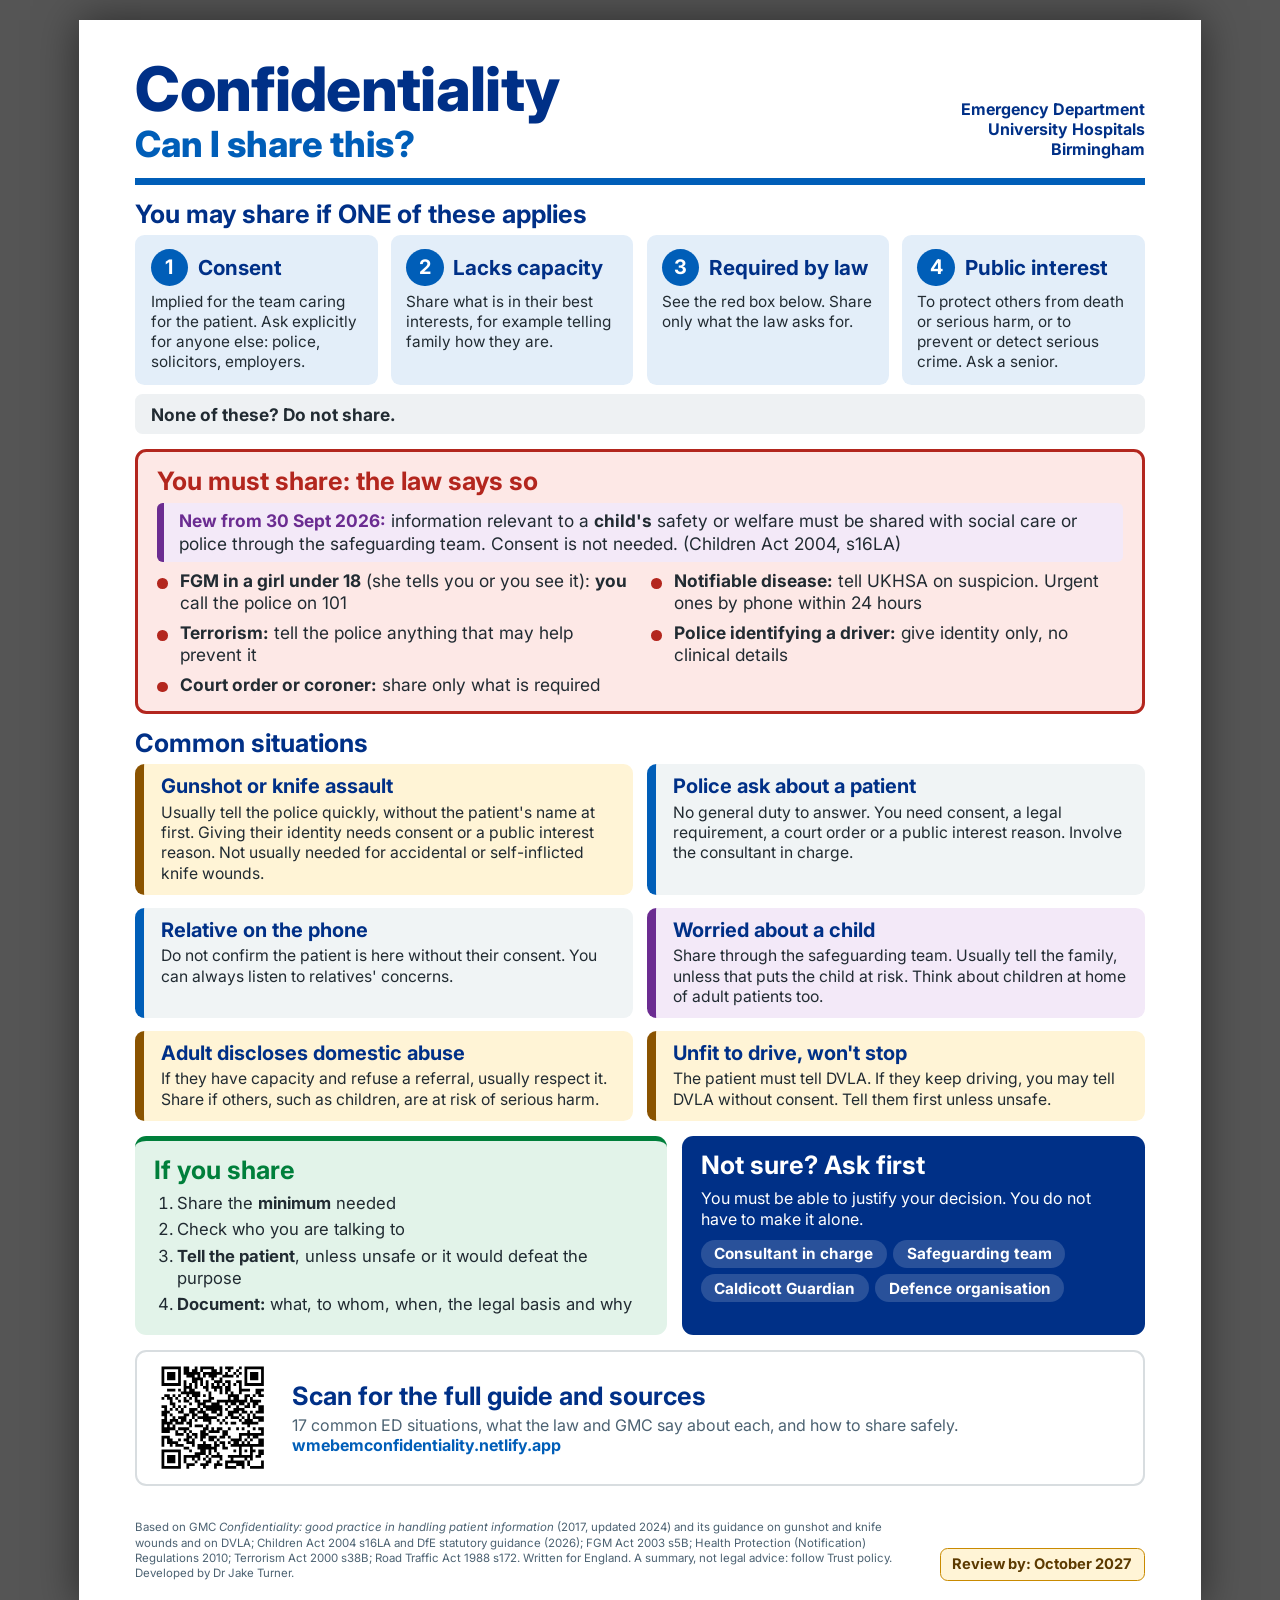
==== poster/index.html @ e7bed502 "Rewrite confidentiality tool and add A3 poster Adds the Children Act 2004 s16LA duty to share (in fo" ====
<!DOCTYPE html>
<html lang="en-GB">
<head>
<meta charset="UTF-8">
<meta name="viewport" content="width=device-width, initial-scale=1.0">
<title>Confidentiality: A3 poster</title>
<link href="https://fonts.googleapis.com/css2?family=Inter:wght@400;600;700;800&display=swap" rel="stylesheet">
<style>
:root { --blue:#005eb8; --dark-blue:#003087; --text:#212b32; --muted:#4c6272; --line:#d8dde0; --must:#b3261e; --must-bg:#fde8e6; --may:#8a5300; --may-bg:#fff4d6; --ok:#007f3b; --ok-bg:#e2f3e9; --new:#6b2c91; --new-bg:#f3e9f8; }
* { box-sizing:border-box; -webkit-print-color-adjust:exact !important; print-color-adjust:exact !important; }
html,body { margin:0; padding:0; }
body { font-family:'Inter',Arial,sans-serif; color:var(--text); background:#555; }
.poster { width:297mm; height:420mm; margin:0 auto; background:#fff; padding:10mm 15mm 7mm; display:flex; flex-direction:column; gap:4mm; overflow:hidden; }
header { display:flex; align-items:flex-end; gap:8mm; border-bottom:2mm solid var(--blue); padding-bottom:4mm; }
header h1 { flex:1; margin:0; font-size:46pt; line-height:1.02; color:var(--dark-blue); font-weight:800; letter-spacing:-0.5pt; }
header h1 span { display:block; font-size:27pt; color:var(--blue); font-weight:800; letter-spacing:0; margin-top:1.5mm; }
.org { flex:none; text-align:right; font-size:12pt; font-weight:700; color:var(--dark-blue); line-height:1.25; padding-bottom:1mm; }
h2.sec { margin:0 0 2mm; font-size:19pt; color:var(--dark-blue); line-height:1.1; }
.four { display:grid; grid-template-columns:repeat(4,1fr); gap:3.5mm; }
.four div { background:#e3eef9; border-radius:2.5mm; padding:3.5mm 4mm; }
.four b { display:flex; align-items:center; gap:2.5mm; font-size:15.5pt; color:var(--dark-blue); line-height:1.12; margin-bottom:1.5mm; }
.four b i { font-style:normal; flex:none; width:10mm; height:10mm; border-radius:50%; background:var(--blue); color:#fff; display:flex; align-items:center; justify-content:center; font-size:15pt; }
.four p { margin:0; font-size:11.5pt; line-height:1.3; color:var(--text); }
.none { margin:2.5mm 0 0; background:#eef1f3; border-radius:2mm; padding:2.5mm 4mm; font-size:13pt; font-weight:700; color:var(--text); }
.must { border:1mm solid var(--must); border-radius:3mm; padding:4mm 5mm; background:var(--must-bg); }
.must h2 { color:var(--must); }
.must ul { margin:0; padding:0; list-style:none; display:grid; grid-template-columns:1fr 1fr; gap:2mm 6mm; }
.must li { font-size:13pt; line-height:1.28; padding-left:6mm; position:relative; }
.must li::before { content:""; position:absolute; left:0; top:2.2mm; width:2.8mm; height:2.8mm; background:var(--must); border-radius:50%; }
.must li.new { grid-column:1 / -1; background:var(--new-bg); border-left:2mm solid var(--new); border-radius:1.5mm; padding:2mm 3mm 2mm 4mm; }
.must li.new::before { display:none; }
.must li.new b.flag { color:var(--new); }
.grid { display:grid; grid-template-columns:1fr 1fr; gap:3.5mm; }
.tile { border-radius:2.5mm; padding:2.8mm 4.5mm; background:#f0f4f5; border-left:2.5mm solid var(--blue); }
.tile.may { border-left-color:var(--may); background:var(--may-bg); }
.tile.child { border-left-color:var(--new); background:var(--new-bg); }
.tile h3 { margin:0 0 1.2mm; font-size:15pt; line-height:1.15; color:var(--dark-blue); }
.tile p { margin:0; font-size:11.8pt; line-height:1.3; }
.bottom { display:grid; grid-template-columns:1.15fr 1fr; gap:4mm; }
.how { background:var(--ok-bg); border-radius:3mm; padding:4mm 5mm; border-top:1.5mm solid var(--ok); }
.how h2 { color:var(--ok); }
.how ol { margin:0; padding-left:6mm; font-size:12.5pt; line-height:1.32; }
.how li { margin:0 0 1.2mm; }
.ask { background:var(--dark-blue); color:#fff; border-radius:3mm; padding:4mm 5mm; display:flex; flex-direction:column; gap:2.5mm; }
.ask h2 { color:#fff; margin:0; }
.ask p { margin:0; font-size:12pt; line-height:1.3; }
.ask ul { margin:0; padding:0; list-style:none; display:flex; flex-wrap:wrap; gap:1.8mm; }
.ask li { background:rgba(255,255,255,.16); border-radius:10mm; padding:1.2mm 3.5mm; font-size:11.5pt; font-weight:700; }
.qrband { display:flex; align-items:center; gap:6mm; border:0.6mm solid var(--line); border-radius:3mm; padding:2.5mm 5mm; }
.qrband svg { width:30mm; height:30mm; flex:none; }
.qrband h2 { margin:0 0 1mm; font-size:19pt; color:var(--dark-blue); }
.qrband p { margin:0; font-size:12pt; line-height:1.3; color:var(--muted); }
.qrband .url { font-weight:700; color:var(--blue); }
footer { margin-top:auto; display:flex; align-items:flex-end; gap:6mm; font-size:8.6pt; color:var(--muted); line-height:1.32; }
footer div:first-child { flex:1; }
footer .review { background:#fff4d6; border:0.5mm solid #c98a00; color:#5c3a00; border-radius:2mm; padding:1.5mm 3mm; font-weight:700; font-size:11pt; white-space:nowrap; }
@media screen { body { padding:20px 0; } .poster { box-shadow:0 0 40px rgba(0,0,0,.5); } }
@media print { @page { size:A3 portrait; margin:0; } body { background:#fff; } }
</style>
</head>
<body>
<div class="poster">

<header>
  <h1>Confidentiality<span>Can I share this?</span></h1>
  <div class="org">Emergency Department<br>University Hospitals<br>Birmingham</div>
</header>

<section>
  <h2 class="sec">You may share if ONE of these applies</h2>
  <div class="four">
    <div><b><i>1</i>Consent</b><p>Implied for the team caring for the patient. Ask explicitly for anyone else: police, solicitors, employers.</p></div>
    <div><b><i>2</i>Lacks capacity</b><p>Share what is in their best interests, for example telling family how they are.</p></div>
    <div><b><i>3</i>Required by law</b><p>See the red box below. Share only what the law asks for.</p></div>
    <div><b><i>4</i>Public interest</b><p>To protect others from death or serious harm, or to prevent or detect serious crime. Ask a senior.</p></div>
  </div>
  <p class="none">None of these? Do not share.</p>
</section>

<section class="must">
  <h2 class="sec">You must share: the law says so</h2>
  <ul>
    <li class="new"><b class="flag">New from 30 Sept 2026:</b> information relevant to a <b>child's</b> safety or welfare must be shared with social care or police through the safeguarding team. Consent is not needed. <span style="white-space:nowrap">(Children Act 2004, s16LA)</span></li>
    <li><b>FGM in a girl under 18</b> (she tells you or you see it): <b>you</b> call the police on 101</li>
    <li><b>Notifiable disease:</b> tell UKHSA on suspicion. Urgent ones by phone within 24 hours</li>
    <li><b>Terrorism:</b> tell the police anything that may help prevent it</li>
    <li><b>Police identifying a driver:</b> give identity only, no clinical details</li>
    <li><b>Court order or coroner:</b> share only what is required</li>
  </ul>
</section>

<section>
  <h2 class="sec">Common situations</h2>
  <div class="grid">
    <div class="tile may"><h3>Gunshot or knife assault</h3><p>Usually tell the police quickly, without the patient's name at first. Giving their identity needs consent or a public interest reason. Not usually needed for accidental or self-inflicted knife wounds.</p></div>
    <div class="tile"><h3>Police ask about a patient</h3><p>No general duty to answer. You need consent, a legal requirement, a court order or a public interest reason. Involve the consultant in charge.</p></div>
    <div class="tile"><h3>Relative on the phone</h3><p>Do not confirm the patient is here without their consent. You can always listen to relatives' concerns.</p></div>
    <div class="tile child"><h3>Worried about a child</h3><p>Share through the safeguarding team. Usually tell the family, unless that puts the child at risk. Think about children at home of adult patients too.</p></div>
    <div class="tile may"><h3>Adult discloses domestic abuse</h3><p>If they have capacity and refuse a referral, usually respect it. Share if others, such as children, are at risk of serious harm.</p></div>
    <div class="tile may"><h3>Unfit to drive, won't stop</h3><p>The patient must tell DVLA. If they keep driving, you may tell DVLA without consent. Tell them first unless unsafe.</p></div>
  </div>
</section>

<section class="bottom">
  <div class="how">
    <h2 class="sec">If you share</h2>
    <ol>
      <li>Share the <b>minimum</b> needed</li>
      <li>Check who you are talking to</li>
      <li><b>Tell the patient</b>, unless unsafe or it would defeat the purpose</li>
      <li><b>Document:</b> what, to whom, when, the legal basis and why</li>
    </ol>
  </div>
  <div class="ask">
    <h2 class="sec">Not sure? Ask first</h2>
    <p>You must be able to justify your decision. You do not have to make it alone.</p>
    <ul>
      <li>Consultant in charge</li>
      <li>Safeguarding team</li>
      <li>Caldicott Guardian</li>
      <li>Defence organisation</li>
    </ul>
  </div>
</section>

<section class="qrband">
  <svg role="img" aria-label="QR code: wmebemconfidentiality.netlify.app" xmlns="http://www.w3.org/2000/svg" viewBox="0 0 41 41"><path stroke="#000" d="M2 2.5h7m1 0h2m2 0h1m1 0h5m2 0h1m1 0h3m2 0h1m1 0h7m-37 1h1m5 0h1m1 0h2m1 0h2m1 0h1m3 0h2m1 0h1m2 0h1m2 0h1m2 0h1m5 0h1m-37 1h1m1 0h3m1 0h1m1 0h6m1 0h7m1 0h1m2 0h1m1 0h1m1 0h1m1 0h3m1 0h1m-37 1h1m1 0h3m1 0h1m2 0h3m1 0h1m1 0h1m1 0h3m2 0h4m1 0h1m2 0h1m1 0h3m1 0h1m-37 1h1m1 0h3m1 0h1m4 0h4m3 0h1m2 0h1m8 0h1m1 0h3m1 0h1m-37 1h1m5 0h1m1 0h1m2 0h2m1 0h1m1 0h1m2 0h3m1 0h2m2 0h2m1 0h1m5 0h1m-37 1h7m1 0h1m1 0h1m1 0h1m1 0h1m1 0h1m1 0h1m1 0h1m1 0h1m1 0h1m1 0h1m1 0h1m1 0h7m-29 1h3m1 0h1m2 0h2m1 0h4m1 0h2m3 0h1m-27 1h3m1 0h1m1 0h1m1 0h2m4 0h1m2 0h1m1 0h1m1 0h2m3 0h4m2 0h3m-30 1h7m3 0h1m3 0h1m1 0h1m1 0h1m2 0h1m5 0h2m-35 1h2m1 0h1m1 0h1m2 0h1m1 0h3m1 0h1m1 0h1m6 0h4m2 0h2m1 0h1m1 0h2m-37 1h1m1 0h2m1 0h1m2 0h1m1 0h1m1 0h1m4 0h2m5 0h1m1 0h2m2 0h1m1 0h1m-30 1h1m2 0h1m1 0h2m2 0h2m1 0h3m2 0h11m1 0h4m-33 1h2m5 0h1m2 0h3m2 0h3m2 0h1m1 0h2m1 0h2m1 0h1m1 0h2m-35 1h2m2 0h1m1 0h1m1 0h1m4 0h1m1 0h7m2 0h1m2 0h1m2 0h2m1 0h1m1 0h2m-36 1h1m1 0h1m1 0h1m1 0h1m2 0h3m1 0h1m1 0h6m1 0h1m2 0h4m5 0h2m-37 1h3m3 0h2m2 0h2m1 0h3m2 0h2m1 0h1m2 0h4m1 0h2m1 0h1m1 0h3m-37 1h2m1 0h1m4 0h2m1 0h2m2 0h2m3 0h2m2 0h2m2 0h1m2 0h1m1 0h1m-33 1h1m2 0h1m1 0h3m2 0h1m1 0h7m3 0h1m1 0h3m1 0h1m1 0h1m1 0h4m-37 1h2m1 0h3m1 0h2m1 0h1m1 0h1m2 0h3m2 0h1m1 0h1m5 0h1m1 0h3m2 0h2m-37 1h4m1 0h3m1 0h2m6 0h1m3 0h1m1 0h1m1 0h2m2 0h6m-35 1h1m1 0h1m1 0h1m5 0h1m1 0h3m1 0h1m14 0h1m-32 1h5m1 0h4m5 0h2m1 0h1m1 0h2m2 0h1m2 0h1m1 0h1m3 0h1m1 0h2m-37 1h3m2 0h1m2 0h1m1 0h1m3 0h2m1 0h4m1 0h2m7 0h1m4 0h1m-32 1h3m1 0h1m1 0h2m1 0h3m5 0h2m4 0h9m-37 1h3m6 0h2m1 0h1m1 0h2m1 0h3m1 0h2m1 0h1m3 0h1m2 0h1m1 0h2m-35 1h1m1 0h2m2 0h1m1 0h2m1 0h1m2 0h1m2 0h2m1 0h1m4 0h4m1 0h1m1 0h1m2 0h2m-37 1h1m1 0h4m3 0h3m3 0h1m3 0h1m1 0h2m1 0h1m1 0h2m1 0h1m1 0h1m3 0h2m-37 1h1m2 0h1m1 0h3m3 0h1m1 0h5m1 0h2m1 0h1m2 0h12m-29 1h2m3 0h7m2 0h2m4 0h1m3 0h1m-33 1h7m3 0h1m3 0h2m1 0h1m1 0h1m6 0h1m1 0h1m1 0h1m1 0h2m1 0h2m-37 1h1m5 0h1m5 0h4m1 0h1m2 0h1m7 0h1m3 0h1m2 0h2m-37 1h1m1 0h3m1 0h1m1 0h6m2 0h1m1 0h4m2 0h9m1 0h2m-36 1h1m1 0h3m1 0h1m1 0h1m2 0h1m1 0h1m1 0h1m1 0h1m3 0h1m3 0h1m4 0h1m1 0h1m-33 1h1m1 0h3m1 0h1m1 0h1m3 0h1m3 0h2m2 0h1m2 0h7m1 0h1m4 0h1m-37 1h1m5 0h1m2 0h3m2 0h3m2 0h3m1 0h1m3 0h3m1 0h1m4 0h1m-37 1h7m2 0h1m5 0h1m3 0h1m3 0h4m2 0h1m2 0h5"/></svg>

  <div>
    <h2>Scan for the full guide and sources</h2>
    <p>17 common ED situations, what the law and GMC say about each, and how to share safely.</p>
    <p class="url">wmebemconfidentiality.netlify.app</p>
  </div>
</section>

<footer>
  <div>Based on GMC <i>Confidentiality: good practice in handling patient information</i> (2017, updated 2024) and its guidance on gunshot and knife wounds and on DVLA; Children Act 2004 s16LA and DfE statutory guidance (2026); FGM Act 2003 s5B; Health Protection (Notification) Regulations 2010; Terrorism Act 2000 s38B; Road Traffic Act 1988 s172. Written for England. A summary, not legal advice: follow Trust policy. Developed by Dr Jake Turner.</div>
  <div class="review">Review by: October 2027</div>
</footer>

</div>
</body>
</html>
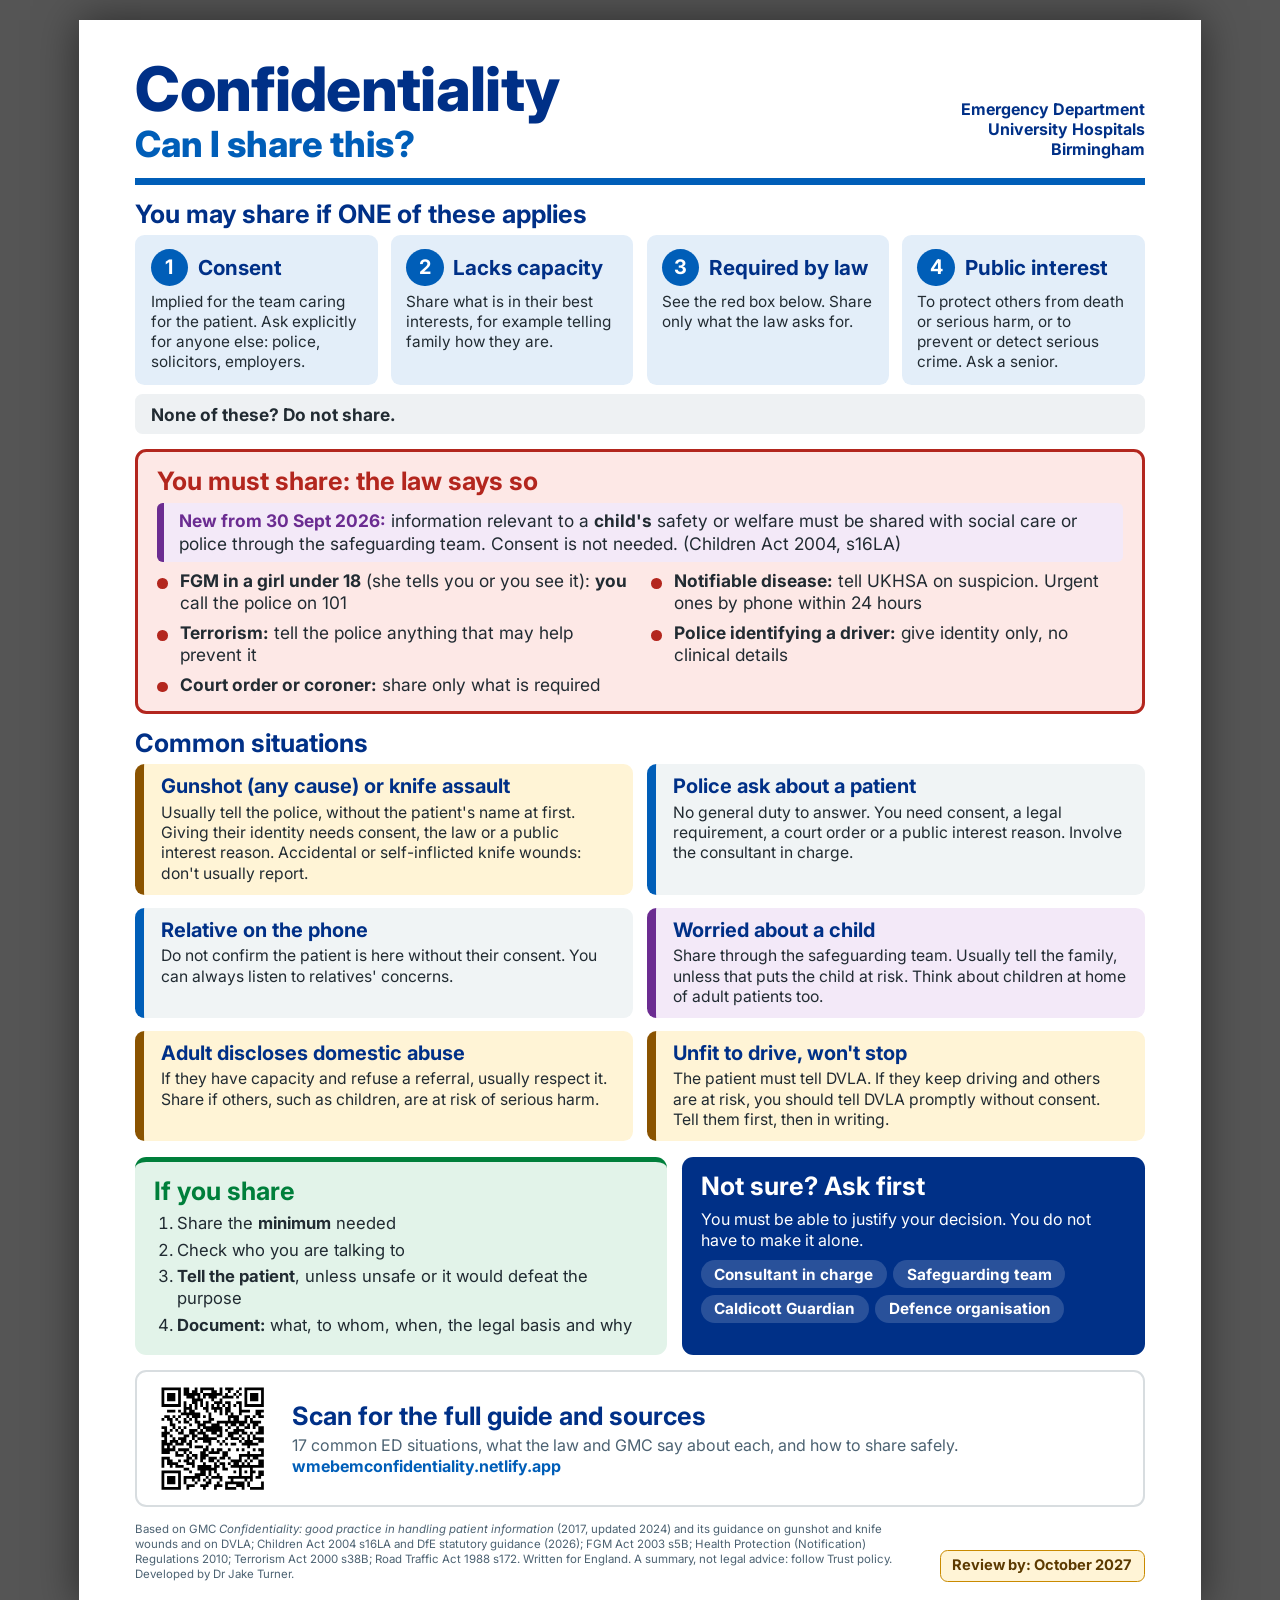
==== commit 907c79b8: "Gunshot/knife and DVLA cards: match the GMC guidance text Rechecked against the GMC pages (23 Oct 20" ====
--- a/poster/index.html
+++ b/poster/index.html
@@ -92,12 +92,12 @@
 <section>
   <h2 class="sec">Common situations</h2>
   <div class="grid">
-    <div class="tile may"><h3>Gunshot or knife assault</h3><p>Usually tell the police quickly, without the patient's name at first. Giving their identity needs consent or a public interest reason. Not usually needed for accidental or self-inflicted knife wounds.</p></div>
+    <div class="tile may"><h3>Gunshot (any cause) or knife assault</h3><p>Usually tell the police, without the patient's name at first. Giving their identity needs consent, the law or a public interest reason. Accidental or self-inflicted knife wounds: don't usually report.</p></div>
     <div class="tile"><h3>Police ask about a patient</h3><p>No general duty to answer. You need consent, a legal requirement, a court order or a public interest reason. Involve the consultant in charge.</p></div>
     <div class="tile"><h3>Relative on the phone</h3><p>Do not confirm the patient is here without their consent. You can always listen to relatives' concerns.</p></div>
     <div class="tile child"><h3>Worried about a child</h3><p>Share through the safeguarding team. Usually tell the family, unless that puts the child at risk. Think about children at home of adult patients too.</p></div>
     <div class="tile may"><h3>Adult discloses domestic abuse</h3><p>If they have capacity and refuse a referral, usually respect it. Share if others, such as children, are at risk of serious harm.</p></div>
-    <div class="tile may"><h3>Unfit to drive, won't stop</h3><p>The patient must tell DVLA. If they keep driving, you may tell DVLA without consent. Tell them first unless unsafe.</p></div>
+    <div class="tile may"><h3>Unfit to drive, won't stop</h3><p>The patient must tell DVLA. If they keep driving and others are at risk, you should tell DVLA promptly without consent. Tell them first, then in writing.</p></div>
   </div>
 </section>
 
